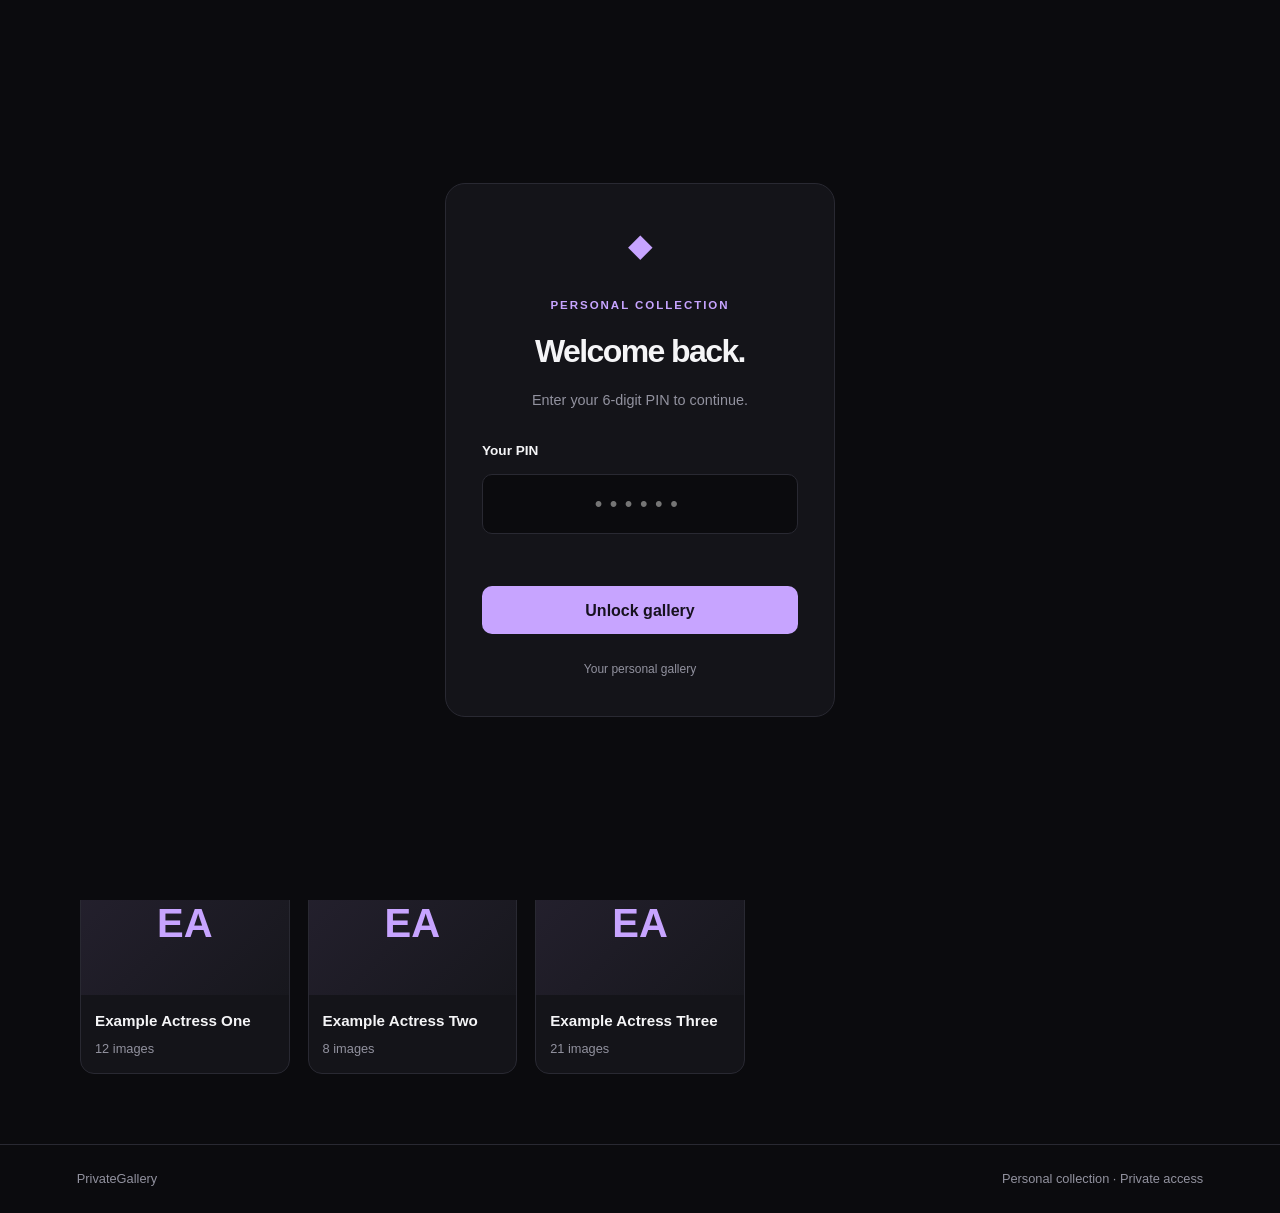
==== index.html @ d5b8b05f "webapp" ====
<!DOCTYPE html>
<html lang="en">

<head>
    <meta charset="UTF-8">
    <meta name="viewport" content="width=device-width, initial-scale=1.0">
    <meta name="referrer" content="no-referrer">
    <title>PrivateGallery</title>
    <link rel="stylesheet" href="css/style.css">
</head>

<body>
    <section id="pinScreen" class="pin-screen">
        <div class="pin-card">
            <div class="pin-logo">◆</div>
            <p class="eyebrow">PERSONAL COLLECTION</p>
            <h1>Welcome back.</h1>
            <p class="pin-description">Enter your 6-digit PIN to continue.</p>
            <form id="pinForm"> <label for="pinInput">Your PIN</label> <input id="pinInput" type="password"
                    inputmode="numeric" pattern="[0-9]{6}" maxlength="6" minlength="6" autocomplete="off"
                    placeholder="••••••" required>
                <p id="pinError" class="pin-error" role="alert"></p> <button type="submit" class="pin-submit">Unlock
                    gallery</button>
            </form>
            <p class="pin-note">Your personal gallery</p>
        </div>
    </section>
    <header class="site-header">
        <a class="brand" href="./">PrivateGallery</a>
        <span class="status" id="connectionStatus">Not connected</span>
    </header>

    <main class="container">
        <section class="welcome">
            <p class="eyebrow">YOUR PERSONAL COLLECTION</p>
            <h1>Your gallery.<br><span>Your private space.</span></h1>
            <p class="intro">
                A personal collection, organised alphabetically
                and designed for easy browsing.
            </p>
        </section>

        <section class="toolbar" aria-label="Gallery controls">
            <label class="search-box">
                <span aria-hidden="true">⌕</span>
                <input id="searchInput" type="search" placeholder="Search actresses..." autocomplete="off">
            </label>
        </section>

        <nav class="alphabet" id="alphabet" aria-label="Filter alphabetically">
            <button class="letter active" data-letter="ALL" type="button">All</button>
            <button class="letter" data-letter="A" type="button">A</button>
            <button class="letter" data-letter="B" type="button">B</button>
            <button class="letter" data-letter="C" type="button">C</button>
            <button class="letter" data-letter="D" type="button">D</button>
            <button class="letter" data-letter="E" type="button">E</button>
            <button class="letter" data-letter="F" type="button">F</button>
            <button class="letter" data-letter="G" type="button">G</button>
            <button class="letter" data-letter="H" type="button">H</button>
            <button class="letter" data-letter="I" type="button">I</button>
            <button class="letter" data-letter="J" type="button">J</button>
            <button class="letter" data-letter="K" type="button">K</button>
            <button class="letter" data-letter="L" type="button">L</button>
            <button class="letter" data-letter="M" type="button">M</button>
            <button class="letter" data-letter="N" type="button">N</button>
            <button class="letter" data-letter="O" type="button">O</button>
            <button class="letter" data-letter="P" type="button">P</button>
            <button class="letter" data-letter="Q" type="button">Q</button>
            <button class="letter" data-letter="R" type="button">R</button>
            <button class="letter" data-letter="S" type="button">S</button>
            <button class="letter" data-letter="T" type="button">T</button>
            <button class="letter" data-letter="U" type="button">U</button>
            <button class="letter" data-letter="V" type="button">V</button>
            <button class="letter" data-letter="W" type="button">W</button>
            <button class="letter" data-letter="X" type="button">X</button>
            <button class="letter" data-letter="Y" type="button">Y</button>
            <button class="letter" data-letter="Z" type="button">Z</button>
        </nav>

        <section class="collection">
            <div class="section-heading">
                <div>
                    <p class="eyebrow">THE COLLECTION</p>
                    <h2>Actresses</h2>
                </div>
                <span id="resultCount">0 entries</span>
            </div>

            <div id="actressGrid" class="actress-grid">
                <div class="empty-state">
                    <span class="empty-icon" aria-hidden="true">◇</span>
                    <h3>Your collection will appear here</h3>
                    <p>The gallery will populate after we connect your private catalogue.</p>
                </div>
            </div>
        </section>
    </main>

    <footer class="site-footer">
        <span>PrivateGallery</span>
        <span>Personal collection · Private access</span>
    </footer>

    <script src="js/api.js" defer></script>
    <script src="js/app.js" defer></script>
</body>

</html>
---- css/style.css ----
:root {
    color-scheme: dark;
    --background: #0b0b0e;
    --surface: #141419;
    --surface-hover: #1d1d25;
    --border: #292932;
    --text: #f5f5f7;
    --muted: #92929f;
    --accent: #c7a4ff;
    --accent-soft: rgba(199, 164, 255, 0.12);
}

* {
    box-sizing: border-box;
}

html {
    scroll-behavior: smooth;
}

body {
    margin: 0;
    background: var(--background);
    color: var(--text);
    font-family: Inter, -apple-system, BlinkMacSystemFont, "Segoe UI",
        sans-serif;
    line-height: 1.6;
}

button,
input {
    font: inherit;
}

button {
    cursor: pointer;
}

a {
    color: inherit;
    text-decoration: none;
}

.site-header {
    min-height: 76px;
    padding: 18px 6%;
    display: flex;
    justify-content: space-between;
    align-items: center;
    gap: 16px;
    border-bottom: 1px solid var(--border);
    background: rgba(11, 11, 14, 0.95);
}

.brand {
    font-size: 1.15rem;
    font-weight: 750;
    letter-spacing: -0.04em;
}

.brand::before {
    content: "◆";
    color: var(--accent);
    margin-right: 10px;
    font-size: 0.85rem;
}

.status {
    color: var(--muted);
    font-size: 0.8rem;
}

.container {
    width: min(1120px, 88%);
    margin: 0 auto;
}

.welcome {
    padding: 78px 0 48px;
}

.eyebrow {
    margin: 0 0 12px;
    color: var(--accent);
    font-size: 0.72rem;
    font-weight: 750;
    letter-spacing: 0.17em;
    text-transform: uppercase;
}

.welcome h1 {
    margin: 0;
    font-size: clamp(2.5rem, 7vw, 5rem);
    line-height: 1.08;
    letter-spacing: -0.065em;
}

.welcome h1 span {
    color: var(--muted);
}

.intro {
    max-width: 520px;
    margin: 22px 0 0;
    color: var(--muted);
    font-size: 1rem;
}

.toolbar {
    margin: 12px 0 22px;
}

.search-box {
    display: flex;
    align-items: center;
    gap: 12px;
    width: 100%;
    min-height: 52px;
    padding: 0 17px;
    background: var(--surface);
    border: 1px solid var(--border);
    border-radius: 12px;
}

.search-box > span {
    color: var(--muted);
    font-size: 1.5rem;
}

.search-box input {
    width: 100%;
    min-width: 0;
    padding: 13px 0;
    border: 0;
    outline: 0;
    color: var(--text);
    background: transparent;
}

.search-box:focus-within {
    border-color: var(--accent);
}

.alphabet {
    display: flex;
    flex-wrap: wrap;
    gap: 7px;
    padding: 18px 0 32px;
    border-bottom: 1px solid var(--border);
}

.letter {
    min-width: 38px;
    min-height: 38px;
    padding: 7px 10px;
    border: 1px solid transparent;
    border-radius: 9px;
    background: transparent;
    color: var(--muted);
}

.letter:hover {
    color: var(--text);
    background: var(--surface-hover);
}

.letter.active {
    color: var(--text);
    border-color: rgba(199, 164, 255, 0.3);
    background: var(--accent-soft);
}

.collection {
    padding: 38px 0 70px;
}

.section-heading {
    display: flex;
    justify-content: space-between;
    align-items: end;
    gap: 16px;
    margin-bottom: 25px;
}

.section-heading h2 {
    margin: 0;
    font-size: 1.9rem;
    letter-spacing: -0.045em;
}

.section-heading > span {
    color: var(--muted);
    font-size: 0.85rem;
}

.actress-grid {
    display: grid;
    grid-template-columns: repeat(auto-fill, minmax(190px, 1fr));
    gap: 18px;
}

.empty-state {
    grid-column: 1 / -1;
    padding: 58px 20px;
    text-align: center;
    background: var(--surface);
    border: 1px dashed var(--border);
    border-radius: 16px;
}

.empty-icon {
    color: var(--accent);
    font-size: 2.2rem;
}

.empty-state h3 {
    margin: 12px 0 6px;
    font-size: 1.1rem;
}

.empty-state p {
    margin: 0;
    color: var(--muted);
    font-size: 0.9rem;
}

.site-footer {
    display: flex;
    justify-content: space-between;
    flex-wrap: wrap;
    gap: 12px;
    padding: 24px 6%;
    border-top: 1px solid var(--border);
    color: var(--muted);
    font-size: 0.8rem;
}

@media (max-width: 600px) {
    .site-header {
        min-height: 64px;
        padding: 14px 5%;
    }

    .container {
        width: 90%;
    }

    .welcome {
        padding-top: 55px;
    }

    .alphabet {
        gap: 5px;
    }

    .letter {
        min-width: 35px;
        min-height: 40px;
        padding: 6px 8px;
    }

    .actress-grid {
        grid-template-columns: repeat(2, minmax(0, 1fr));
        gap: 12px;
    }

    .site-footer {
        padding: 22px 5%;
    }
}

.actress-card {
    overflow: hidden;
    background: var(--surface);
    border: 1px solid var(--border);
    border-radius: 14px;
}

.actress-preview {
    display: grid;
    min-height: 145px;
    place-items: center;
    background: linear-gradient(135deg, #25212f, #17171d);
    color: var(--accent);
    font-size: 2.5rem;
    font-weight: 700;
}

.actress-details {
    padding: 14px;
}

.actress-details h3 {
    margin: 0;
    font-size: 0.95rem;
    overflow-wrap: anywhere;
}

.actress-details p {
    margin: 5px 0 0;
    color: var(--muted);
    font-size: 0.8rem;
}

.pin-screen { position: fixed; inset: 0; z-index: 10000; display: grid; place-items: center; padding: 20px; background: #0b0b0e; } .pin-card { width: min(100%, 390px); padding: 36px; border: 1px solid var(--border); border-radius: 20px; background: var(--surface); text-align: center; } .pin-logo { margin-bottom: 24px; color: var(--accent); font-size: 2rem; } .pin-card h1 { margin: 0; font-size: 2rem; letter-spacing: -0.05em; } .pin-description { margin: 12px 0 28px; color: var(--muted); font-size: 0.9rem; } .pin-card form { display: grid; gap: 12px; text-align: left; } .pin-card label { font-size: 0.85rem; font-weight: 600; } .pin-card input { width: 100%; min-height: 54px; padding: 12px; border: 1px solid var(--border); border-radius: 10px; outline: none; background: #0b0b0e; color: var(--text); font-size: 1.35rem; letter-spacing: 0.35em; text-align: center; } .pin-card input:focus { border-color: var(--accent); } .pin-submit { min-height: 48px; margin-top: 8px; border: 0; border-radius: 10px; background: var(--accent); color: #17121f; font-weight: 750; } .pin-submit:hover { filter: brightness(1.08); } .pin-error { min-height: 20px; margin: 0; color: #ff8585; font-size: 0.82rem; } .pin-note { margin: 26px 0 0; color: var(--muted); font-size: 0.75rem; } @media (max-width: 420px) { .pin-card { padding: 26px 20px; } }

#pinScreen[hidden] {
    display: none !important;
}
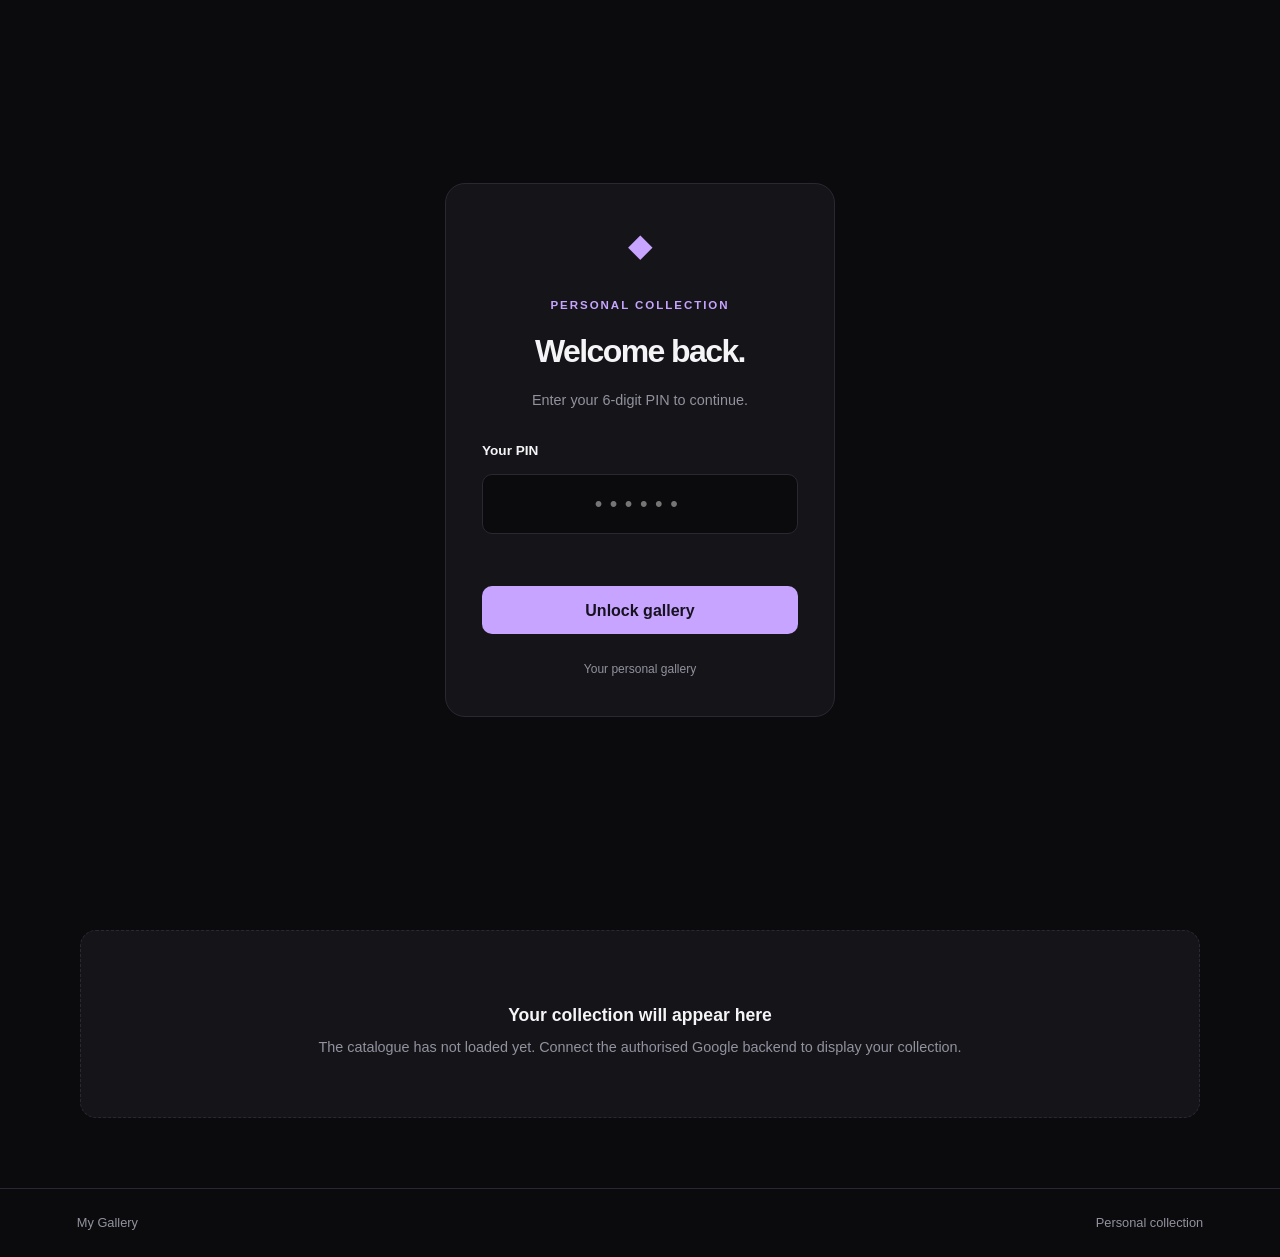
==== commit 0ee3f586: "Uploader function" ====
--- a/index.html
+++ b/index.html
@@ -5,7 +5,7 @@
     <meta charset="UTF-8">
     <meta name="viewport" content="width=device-width, initial-scale=1.0">
     <meta name="referrer" content="no-referrer">
-    <title>PrivateGallery</title>
+    <title>My Gallery</title>
     <link rel="stylesheet" href="css/style.css">
 </head>
 
@@ -26,11 +26,20 @@
         </div>
     </section>
     <header class="site-header">
-        <a class="brand" href="./">PrivateGallery</a>
-        <span class="status" id="connectionStatus">Not connected</span>
+        <a class="brand" href="./">My Gallery</a>
+        <div class="header-actions">
+            <span class="status" id="connectionStatus">Not connected</span>
+            <button type="button" id="themeToggle" class="theme-toggle" aria-label="Switch to light mode" title="Switch theme">☀️ Light</button>
+        </div>
     </header>
 
+    <nav class="main-tabs" aria-label="Main sections">
+        <button type="button" class="main-tab active" data-tab="gallery" aria-selected="true">Main Gallery</button>
+        <button type="button" class="main-tab" data-tab="uploader" aria-selected="false">Uploader</button>
+    </nav>
+
     <main class="container">
+      <section id="galleryTab" class="tab-panel active" data-panel="gallery">
         <section class="welcome">
             <p class="eyebrow">YOUR PERSONAL COLLECTION</p>
             <h1>Your gallery.<br><span>Your private space.</span></h1>
@@ -40,6 +49,47 @@
             </p>
         </section>
 
+      </section>
+
+      <section id="uploaderTab" class="tab-panel" data-panel="uploader" hidden>
+        <section class="upload-panel" aria-labelledby="uploadTitle">
+            <div class="upload-panel-heading">
+                <div>
+                    <p class="eyebrow">COLLECTION MANAGEMENT</p>
+                    <h2 id="uploadTitle">Upload images</h2>
+                    <p class="upload-help">Choose an actress and select already-encrypted .enc files. Upload stays disabled until secure Google access is configured.</p>
+                </div>
+                <span class="upload-badge">PG02</span>
+            </div>
+            <form id="uploadForm" class="upload-form">
+                <label for="uploadActress">Actress</label>
+                <div class="upload-actress-row">
+                    <select id="uploadActress" name="actressId" required>
+                        <option value="">Load catalogue to choose an actress</option>
+                    </select>
+                    <button type="button" id="toggleNewActress" class="secondary-button">Add new actress</button>
+                </div>
+                <div id="newActressFields" class="new-actress-fields" hidden>
+                    <label for="newActressName">New actress name</label>
+                    <input id="newActressName" name="newActressName" type="text" maxlength="120" autocomplete="off" placeholder="Enter actress name">
+                </div>
+                <label for="encryptedFiles">Encrypted files (.enc)</label>
+                <input id="encryptedFiles" name="encryptedFiles" type="file" accept=".enc,application/octet-stream" multiple required>
+                <p class="field-help">Select encrypted files only. For large collections, uploads must be batched and resumable.</p>
+                <div class="upload-actions">
+                    <button type="submit" id="uploadSubmit" class="primary-button">Upload selected files</button>
+                    <button type="button" id="clearUpload" class="secondary-button">Clear selection</button>
+                </div>
+                <div id="uploadProgressWrap" class="upload-progress-wrap" hidden>
+                    <div class="upload-progress-meta"><span id="uploadStatus">Not started</span><span id="uploadPercent">0%</span></div>
+                    <progress id="uploadProgress" max="100" value="0"></progress>
+                </div>
+                <p id="uploadMessage" class="upload-message" role="status" aria-live="polite"></p>
+            </form>
+        </section>
+      </section>
+
+      <section id="galleryControls" class="tab-panel active" data-panel="gallery">
         <section class="toolbar" aria-label="Gallery controls">
             <label class="search-box">
                 <span aria-hidden="true">⌕</span>
@@ -94,11 +144,12 @@
                 </div>
             </div>
         </section>
+      </section>
     </main>
 
     <footer class="site-footer">
-        <span>PrivateGallery</span>
-        <span>Personal collection · Private access</span>
+        <span>My Gallery</span>
+        <span>Personal collection</span>
     </footer>
 
     <script src="js/api.js" defer></script>
--- a/css/style.css
+++ b/css/style.css
@@ -306,4 +306,52 @@
 
 #pinScreen[hidden] {
     display: none !important;
-}+}
+
+/* Encrypted upload panel */
+.upload-panel { margin: 8px 0 34px; padding: 24px; background: var(--surface); border: 1px solid var(--border); border-radius: 16px; }
+.upload-panel-heading { display: flex; justify-content: space-between; align-items: flex-start; gap: 18px; margin-bottom: 22px; }
+.upload-panel-heading h2 { margin: 0; font-size: 1.45rem; letter-spacing: -0.04em; }
+.upload-help, .field-help { margin: 8px 0 0; color: var(--muted); font-size: .88rem; }
+.upload-badge { padding: 5px 10px; border: 1px solid rgba(199,164,255,.3); border-radius: 8px; color: var(--accent); font-size: .78rem; font-weight: 700; }
+.upload-form { display: grid; gap: 10px; }
+.upload-form label { margin-top: 8px; font-size: .88rem; font-weight: 650; }
+.upload-form select, .upload-form input[type="text"], .upload-form input[type="file"] { width: 100%; min-width: 0; padding: 12px; color: var(--text); background: #0b0b0e; border: 1px solid var(--border); border-radius: 10px; }
+.upload-actress-row, .upload-actions { display: flex; gap: 10px; align-items: center; }
+.upload-actress-row select { flex: 1; }
+.primary-button, .secondary-button { min-height: 44px; padding: 10px 15px; border-radius: 10px; font-weight: 700; }
+.primary-button { border: 0; background: var(--accent); color: #17121f; }
+.secondary-button { border: 1px solid var(--border); background: var(--surface-hover); color: var(--text); }
+.primary-button:disabled, .secondary-button:disabled { opacity: .55; cursor: not-allowed; }
+.new-actress-fields { display: grid; gap: 8px; margin: 6px 0; }
+.upload-progress-wrap { margin-top: 10px; }
+.upload-progress-meta { display: flex; justify-content: space-between; gap: 12px; margin-bottom: 8px; color: var(--muted); font-size: .85rem; }
+.upload-progress-wrap progress { width: 100%; height: 12px; }
+.upload-message { min-height: 1.3em; margin: 4px 0 0; font-size: .9rem; }
+.upload-message.error { color: #ff8585; }
+.upload-message.success { color: #9de5b2; }
+@media (max-width: 600px) { .upload-panel { padding: 18px; } .upload-actress-row, .upload-actions { align-items: stretch; flex-direction: column; } .upload-actress-row select, .upload-actress-row button { width: 100%; } }
+
+
+/* Main tabs and theme toggle */
+.header-actions { display: flex; align-items: center; gap: 14px; }
+.theme-toggle { min-height: 38px; padding: 7px 12px; border: 1px solid var(--border); border-radius: 10px; background: var(--surface); color: var(--text); font-weight: 650; white-space: nowrap; }
+.main-tabs { width: min(1120px, 88%); margin: 26px auto 0; display: flex; gap: 8px; border-bottom: 1px solid var(--border); }
+.main-tab { padding: 12px 18px; border: 0; border-bottom: 2px solid transparent; background: transparent; color: var(--muted); font: inherit; font-weight: 700; }
+.main-tab.active { color: var(--text); border-bottom-color: var(--accent); }
+.tab-panel[hidden] { display: none !important; }
+.tab-panel { display: block; }
+:root[data-theme="light"] { color-scheme: light; --background: #f6f7fb; --surface: #ffffff; --surface-hover: #eef0f7; --border: #dfe2eb; --text: #20212a; --muted: #656879; --accent: #6941c6; --accent-soft: rgba(105, 65, 198, 0.10); }
+:root[data-theme="light"] .site-header { background: rgba(246, 247, 251, .96); }
+:root[data-theme="light"] .actress-preview { background: linear-gradient(135deg, #ece7f7, #f5f3fa); }
+:root[data-theme="light"] .pin-screen { background: #f6f7fb; }
+:root[data-theme="light"] .pin-card input,
+:root[data-theme="light"] .upload-form select,
+:root[data-theme="light"] .upload-form input[type="text"],
+:root[data-theme="light"] .upload-form input[type="file"] { background: #fff; color: var(--text); }
+@media (max-width: 600px) {
+  .main-tabs { width: 90%; }
+  .header-actions { gap: 8px; flex-wrap: wrap; justify-content: flex-end; }
+  .status { font-size: .72rem; }
+  .theme-toggle { padding: 6px 9px; font-size: .8rem; }
+}
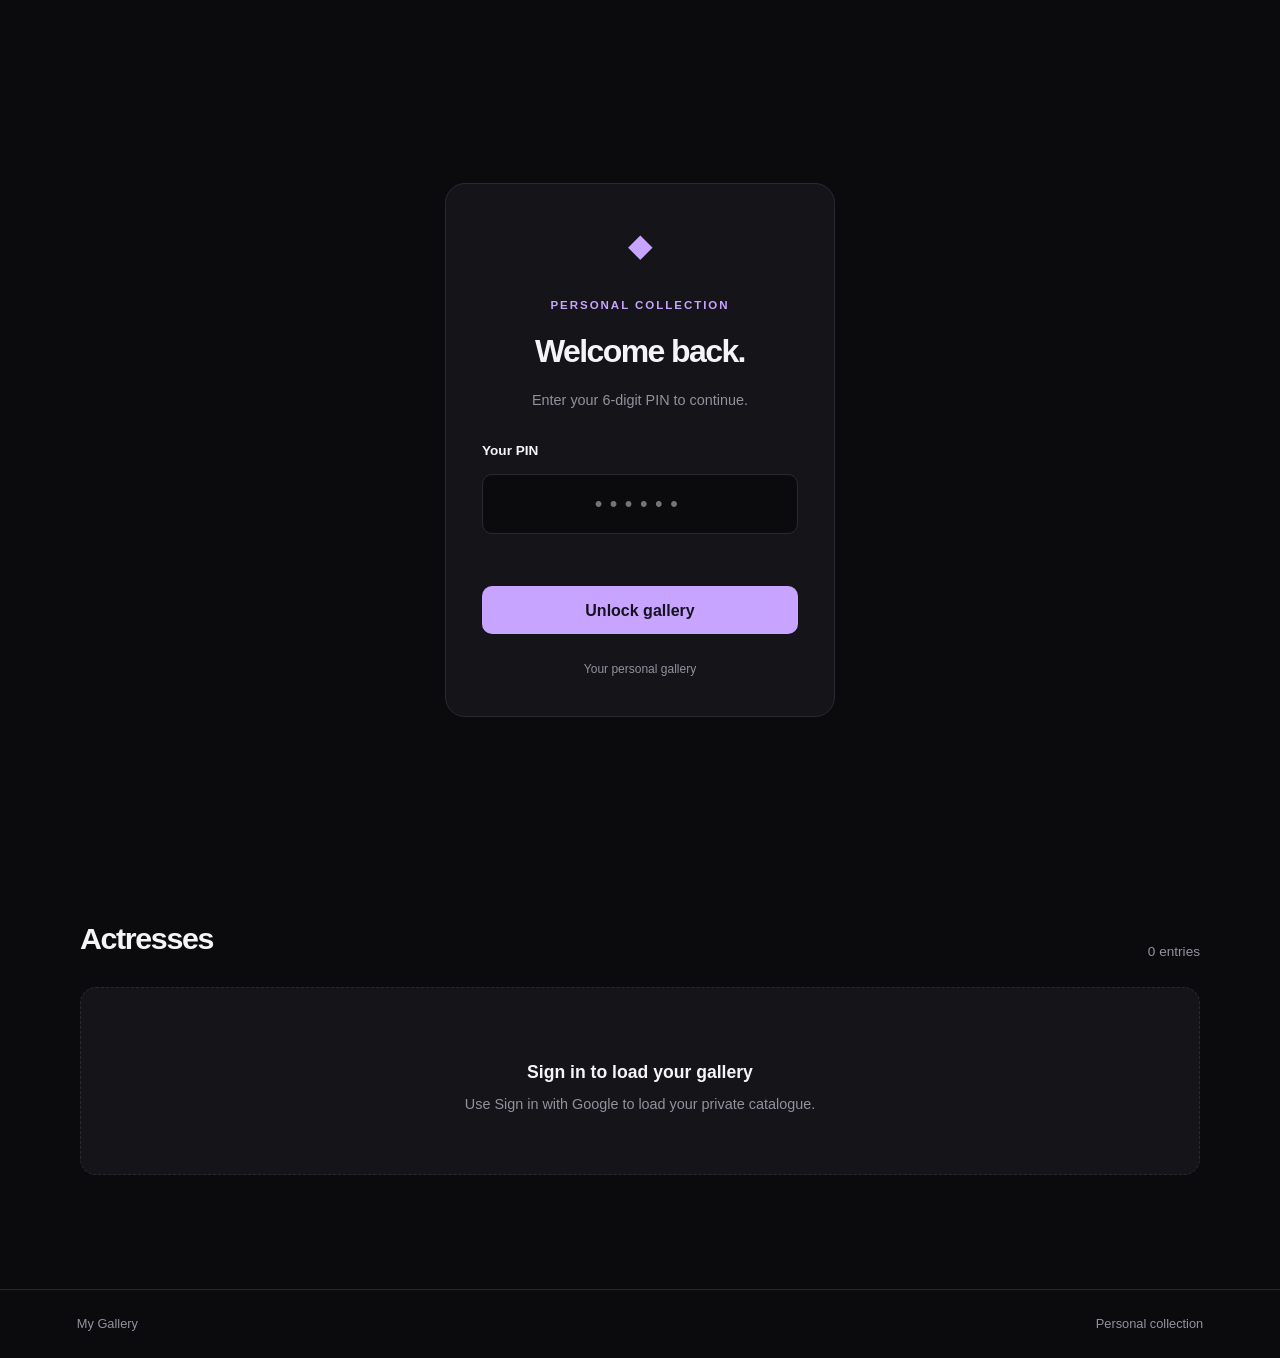
==== commit ac38ecbb: "functionality update" ====
--- a/index.html
+++ b/index.html
@@ -28,7 +28,8 @@
     <header class="site-header">
         <a class="brand" href="./">My Gallery</a>
         <div class="header-actions">
-            <span class="status" id="connectionStatus">Not connected</span>
+            <span class="status" id="connectionStatus">Sign in required</span>
+            <button type="button" id="googleSignInButton" class="theme-toggle">Sign in with Google</button>
             <button type="button" id="themeToggle" class="theme-toggle" aria-label="Switch to light mode" title="Switch theme">☀️ Light</button>
         </div>
     </header>
@@ -57,7 +58,7 @@
                 <div>
                     <p class="eyebrow">COLLECTION MANAGEMENT</p>
                     <h2 id="uploadTitle">Upload images</h2>
-                    <p class="upload-help">Choose an actress and select already-encrypted .enc files. Upload stays disabled until secure Google access is configured.</p>
+                    <p class="upload-help">Sign in with your Google account, choose an actress, and upload already-encrypted .enc files to your configured Drive folder. Files are stored with random filenames.</p>
                 </div>
                 <span class="upload-badge">PG02</span>
             </div>
@@ -97,6 +98,26 @@
             </label>
         </section>
 
+        <div class="gallery-toolbar-extra" id="galleryToolbarExtra">
+            <label class="visually-hidden" for="sortSelect">Sort actresses</label>
+            <select id="sortSelect" aria-label="Sort actresses">
+                <option value="most">Most Images</option>
+                <option value="least">Least Images</option>
+                <option value="az">A–Z</option>
+                <option value="za">Z–A</option>
+                <option value="recent">Recently Added</option>
+            </select>
+            <span class="pager-info" id="sortHint">24 actress cards per page</span>
+        </div>
+        <section id="actressDetail" hidden>
+            <div class="detail-heading">
+                <button type="button" class="back-button" id="backToActresses">← All actresses</button>
+                <div><h2 id="detailActressName">Actress</h2><p class="detail-subtitle" id="detailActressCount"></p></div>
+            </div>
+            <div class="gallery-message" id="detailMessage" role="status">Select an actress to load photos.</div>
+            <div id="photoGrid" class="photo-grid"></div>
+            <nav id="photoPager" class="pager" aria-label="Photo pages"></nav>
+        </section>
         <nav class="alphabet" id="alphabet" aria-label="Filter alphabetically">
             <button class="letter active" data-letter="ALL" type="button">All</button>
             <button class="letter" data-letter="A" type="button">A</button>
@@ -143,9 +164,17 @@
                     <p>The gallery will populate after we connect your private catalogue.</p>
                 </div>
             </div>
+            <nav id="actressPager" class="pager" aria-label="Actress pages"></nav>
         </section>
       </section>
     </main>
+    <div id="imageViewer" class="image-viewer" role="dialog" aria-modal="true" aria-label="Image viewer" hidden>
+        <button type="button" class="viewer-close" id="viewerClose" aria-label="Close image viewer">✕</button>
+        <button type="button" class="viewer-nav viewer-prev" id="viewerPrev" aria-label="Previous image">‹</button>
+        <img id="viewerImage" alt="Selected gallery image">
+        <button type="button" class="viewer-nav viewer-next" id="viewerNext" aria-label="Next image">›</button>
+        <div class="viewer-caption" id="viewerCaption"></div>
+    </div>
 
     <footer class="site-footer">
         <span>My Gallery</span>
--- a/css/style.css
+++ b/css/style.css
@@ -355,3 +355,37 @@
   .status { font-size: .72rem; }
   .theme-toggle { padding: 6px 9px; font-size: .8rem; }
 }
+
+/* Gallery browsing, sorting, pagination and image viewer */
+.gallery-toolbar-extra{display:flex;gap:10px;align-items:center;flex-wrap:wrap;margin:12px 0 18px}
+.gallery-toolbar-extra select,.gallery-toolbar-extra button,.pager button,.back-button,.viewer-close,.viewer-nav{border:1px solid var(--line);border-radius:10px;padding:10px 13px;background:var(--panel);color:var(--text);font:inherit;cursor:pointer}
+.gallery-toolbar-extra select{min-width:170px;max-width:100%}
+.pager{display:flex;gap:7px;justify-content:center;align-items:center;flex-wrap:wrap;margin:22px 0}
+.pager button.active{background:var(--accent);color:#fff;border-color:var(--accent)}
+.pager button:disabled{opacity:.4;cursor:not-allowed}
+.pager .pager-info{color:var(--muted);font-size:.9rem;margin:0 8px}
+.actress-card{cursor:pointer;overflow:hidden;transition:transform .18s ease,border-color .18s ease}
+.actress-card:hover{transform:translateY(-3px)}
+.actress-preview{position:relative;overflow:hidden;display:flex;align-items:center;justify-content:center}
+.actress-preview img,.photo-tile img{width:100%;height:100%;object-fit:cover;display:block}
+.actress-preview .cover-placeholder{font-size:1.6rem;letter-spacing:.08em}
+.actress-preview .cover-loading{font-size:.82rem;color:var(--muted)}
+.detail-heading{display:flex;gap:12px;align-items:center;flex-wrap:wrap;margin:12px 0 18px}
+.detail-heading h2{margin:0}
+.detail-subtitle{color:var(--muted);margin:5px 0 0}
+.photo-grid{display:grid;grid-template-columns:repeat(5,minmax(0,1fr));gap:12px}
+.photo-tile{aspect-ratio:3/4;min-width:0;border:1px solid var(--line);border-radius:12px;overflow:hidden;background:var(--panel);padding:0;cursor:pointer;position:relative}
+.photo-tile img{transition:transform .2s ease}
+.photo-tile:hover img{transform:scale(1.025)}
+.photo-tile .photo-placeholder{display:flex;width:100%;height:100%;align-items:center;justify-content:center;color:var(--muted);font-size:.85rem;padding:8px;text-align:center}
+.gallery-message{padding:16px;border:1px solid var(--line);border-radius:12px;color:var(--muted);margin:12px 0;overflow-wrap:anywhere}
+.image-viewer{position:fixed;inset:0;z-index:1000;background:rgba(0,0,0,.92);display:flex;align-items:center;justify-content:center;padding:60px 64px 24px}
+.image-viewer[hidden]{display:none}
+.image-viewer img{max-width:100%;max-height:100%;object-fit:contain}
+.viewer-close{position:absolute;top:14px;right:14px;font-size:1.1rem;background:#202838}
+.viewer-nav{position:absolute;top:50%;transform:translateY(-50%);font-size:1.5rem;background:#202838;padding:12px 16px}
+.viewer-prev{left:12px}.viewer-next{right:12px}
+.viewer-caption{position:absolute;bottom:12px;left:15%;right:15%;text-align:center;color:#fff;font-size:.9rem}
+@media(max-width:900px){.photo-grid{grid-template-columns:repeat(4,minmax(0,1fr))}}
+@media(max-width:620px){.photo-grid{grid-template-columns:repeat(3,minmax(0,1fr));gap:7px}.gallery-toolbar-extra{align-items:stretch}.gallery-toolbar-extra select{flex:1}.image-viewer{padding:60px 44px 38px}.viewer-prev{left:3px}.viewer-next{right:3px}.viewer-nav{padding:9px 11px}}
+@media(max-width:420px){.photo-grid{grid-template-columns:repeat(2,minmax(0,1fr))}.pager{gap:5px}.pager button{padding:8px 10px}}
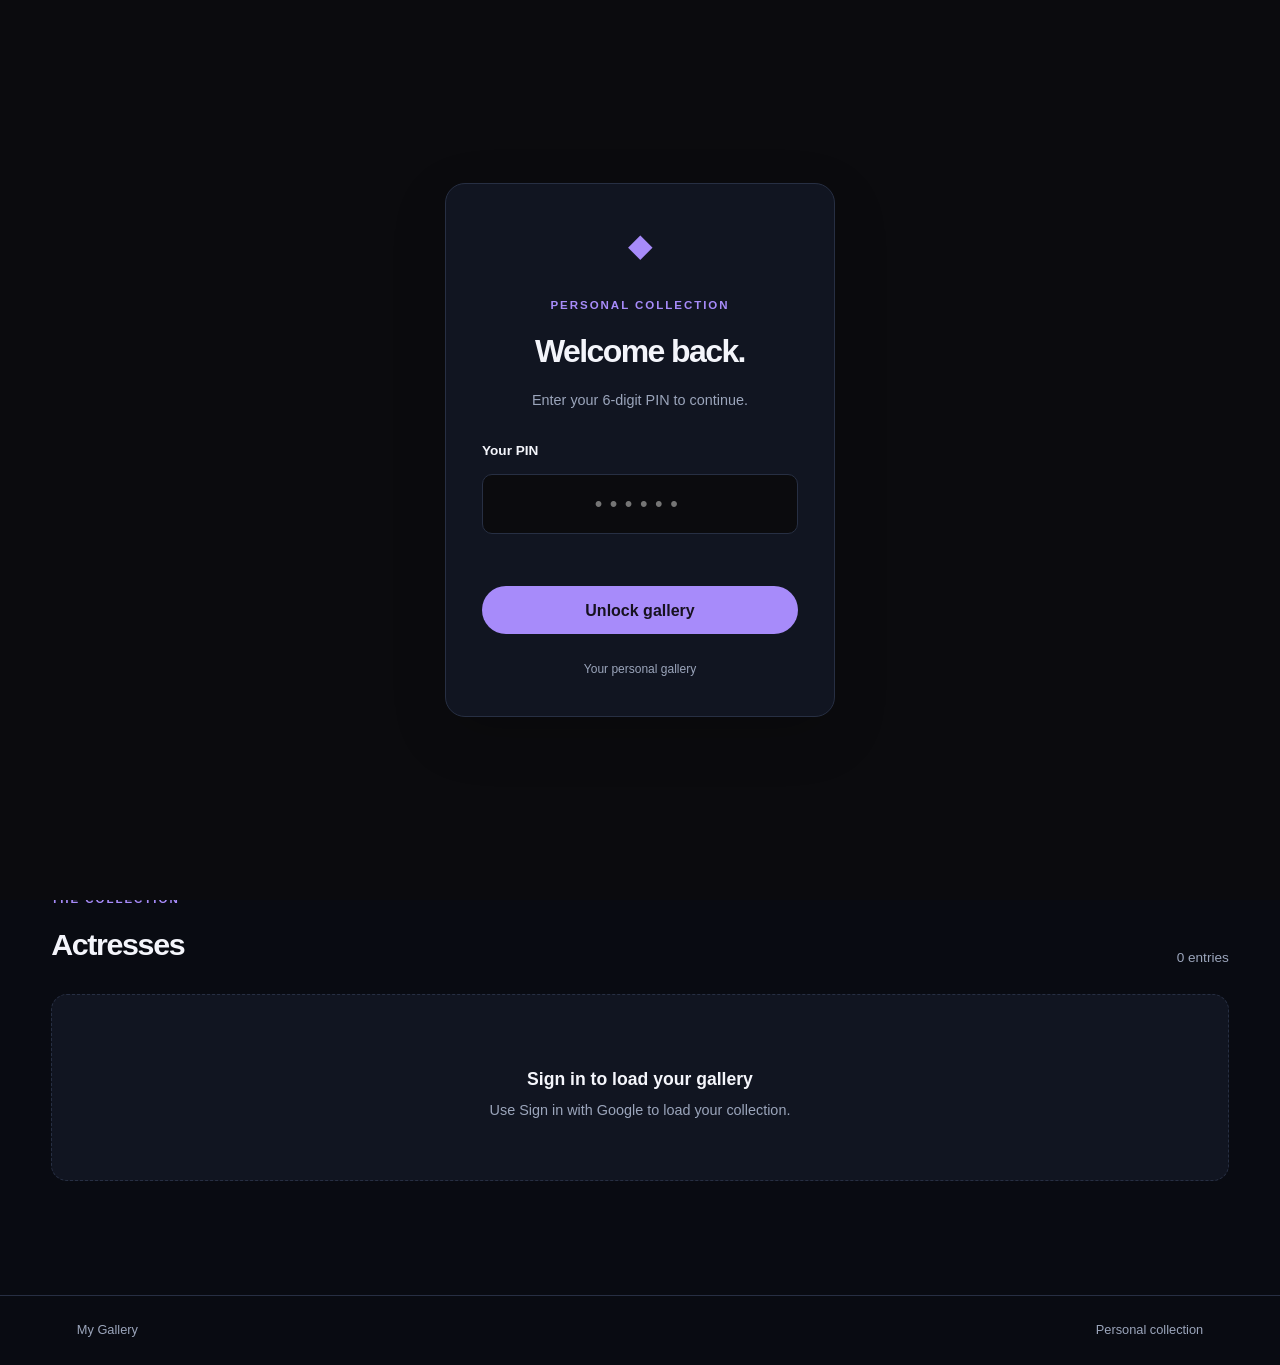
==== commit 7b4bd0d4: "refresh new Design" ====
--- a/index.html
+++ b/index.html
@@ -31,6 +31,7 @@
             <span class="status" id="connectionStatus">Sign in required</span>
             <button type="button" id="googleSignInButton" class="theme-toggle">Sign in with Google</button>
             <button type="button" id="themeToggle" class="theme-toggle" aria-label="Switch to light mode" title="Switch theme">☀️ Light</button>
+            <button type="button" id="lockGalleryButton" class="theme-toggle">Lock Gallery</button>
         </div>
     </header>
 
@@ -43,7 +44,7 @@
       <section id="galleryTab" class="tab-panel active" data-panel="gallery">
         <section class="welcome">
             <p class="eyebrow">YOUR PERSONAL COLLECTION</p>
-            <h1>Your gallery.<br><span>Your private space.</span></h1>
+            <h1>Your gallery.<br><span>Your collection.</span></h1>
             <p class="intro">
                 A personal collection, organised alphabetically
                 and designed for easy browsing.
@@ -103,11 +104,14 @@
             <select id="sortSelect" aria-label="Sort actresses">
                 <option value="most">Most Images</option>
                 <option value="least">Least Images</option>
+                <option value="viewed">Most Viewed</option>
+                <option value="favorites">Favourite Actresses</option>
                 <option value="az">A–Z</option>
                 <option value="za">Z–A</option>
                 <option value="recent">Recently Added</option>
             </select>
-            <span class="pager-info" id="sortHint">24 actress cards per page</span>
+            <button type="button" id="refreshGalleryButton" class="secondary-button">↻ Refresh Gallery</button>
+            <span class="pager-info" id="lastSynced">Not synced yet</span>
         </div>
         <section id="actressDetail" hidden>
             <div class="detail-heading">
@@ -161,7 +165,7 @@
                 <div class="empty-state">
                     <span class="empty-icon" aria-hidden="true">◇</span>
                     <h3>Your collection will appear here</h3>
-                    <p>The gallery will populate after we connect your private catalogue.</p>
+                    <p>Your gallery will appear here after you connect Google.</p>
                 </div>
             </div>
             <nav id="actressPager" class="pager" aria-label="Actress pages"></nav>
--- a/css/style.css
+++ b/css/style.css
@@ -389,3 +389,171 @@
 @media(max-width:900px){.photo-grid{grid-template-columns:repeat(4,minmax(0,1fr))}}
 @media(max-width:620px){.photo-grid{grid-template-columns:repeat(3,minmax(0,1fr));gap:7px}.gallery-toolbar-extra{align-items:stretch}.gallery-toolbar-extra select{flex:1}.image-viewer{padding:60px 44px 38px}.viewer-prev{left:3px}.viewer-next{right:3px}.viewer-nav{padding:9px 11px}}
 @media(max-width:420px){.photo-grid{grid-template-columns:repeat(2,minmax(0,1fr))}.pager{gap:5px}.pager button{padding:8px 10px}}
+
+/* ===== Gallery visual polish: consistent covers, refined controls, responsive layout ===== */
+:root {
+  --background: #090b12;
+  --surface: #111521;
+  --surface-hover: #191f2e;
+  --border: #272f43;
+  --text: #f4f5fb;
+  --muted: #9ba5bb;
+  --accent: #a78bfa;
+  --accent-soft: rgba(167, 139, 250, .14);
+  --panel: #111521;
+  --line: #272f43;
+}
+:root[data-theme="light"] {
+  color-scheme: light;
+  --background: #f4f5fb;
+  --surface: #ffffff;
+  --surface-hover: #eef0fa;
+  --border: #e0e3ef;
+  --text: #20243a;
+  --muted: #6d748b;
+  --accent: #7252d5;
+  --accent-soft: rgba(114, 82, 213, .10);
+  --panel: #ffffff;
+  --line: #e0e3ef;
+}
+body {
+  background: radial-gradient(ellipse at 12% 0%, rgba(124, 91, 220, .10), transparent 38%), var(--background);
+  transition: background-color .25s ease, color .25s ease;
+}
+.site-header {
+  position: sticky; top: 0; z-index: 50;
+  backdrop-filter: blur(16px);
+  background: color-mix(in srgb, var(--background) 88%, transparent);
+  box-shadow: 0 1px 0 var(--border);
+}
+.brand { letter-spacing: -.045em; }
+.container { width: min(1240px, 92%); }
+.welcome { padding-top: clamp(38px, 6vw, 76px); }
+.welcome h1 { text-wrap: balance; }
+input, select, textarea {
+  border: 1px solid var(--border);
+  border-radius: 14px;
+  background: var(--surface);
+  color: var(--text);
+  transition: border-color .18s ease, box-shadow .18s ease, background .18s ease;
+}
+input:focus, select:focus, textarea:focus {
+  outline: none; border-color: var(--accent);
+  box-shadow: 0 0 0 3px var(--accent-soft);
+}
+button, .letter, .main-tab, .theme-toggle, .primary-button, .secondary-button,
+.gallery-toolbar-extra button, .gallery-toolbar-extra select, .pager button,
+.back-button, .viewer-close, .viewer-nav, .pin-submit {
+  border-radius: 999px;
+  transition: transform .18s ease, background-color .18s ease, border-color .18s ease,
+    box-shadow .18s ease, filter .18s ease;
+}
+button:hover:not(:disabled), .letter:hover, .main-tab:hover, .theme-toggle:hover,
+.gallery-toolbar-extra button:hover, .pager button:hover:not(:disabled),
+.back-button:hover, .viewer-close:hover, .viewer-nav:hover, .primary-button:hover,
+.secondary-button:hover {
+  transform: translateY(-1px);
+  box-shadow: 0 6px 18px rgba(0,0,0,.12);
+}
+button:active:not(:disabled) { transform: translateY(0) scale(.985); }
+.actress-grid {
+  grid-template-columns: repeat( auto-fill, minmax(min(100%, 205px), 1fr) );
+  gap: clamp(12px, 1.8vw, 20px);
+}
+.actress-card {
+  min-width: 0;
+  border-radius: 18px;
+  border-color: var(--border);
+  background: var(--surface);
+  box-shadow: 0 5px 20px rgba(0,0,0,.08);
+  transition: transform .22s ease, border-color .22s ease, box-shadow .22s ease;
+}
+.actress-card:hover {
+  transform: translateY(-5px);
+  border-color: color-mix(in srgb, var(--accent) 65%, var(--border));
+  box-shadow: 0 14px 34px rgba(0,0,0,.18);
+}
+/* Fixed 4:5 cover area keeps every actress card aligned regardless of source-photo shape. */
+.actress-preview {
+  width: 100%; height: auto; min-height: 0; aspect-ratio: 4 / 5;
+  background: linear-gradient(135deg, #29233e, #171a27);
+  isolation: isolate;
+}
+.actress-preview img {
+  width: 100%; height: 100%; aspect-ratio: 4 / 5;
+  object-fit: cover; object-position: center 25%;
+  transition: transform .45s cubic-bezier(.2,.7,.2,1), filter .3s ease;
+}
+.actress-card:hover .actress-preview img { transform: scale(1.045); filter: saturate(1.05); }
+.actress-details { padding: 13px 14px 15px; }
+.actress-details h3 { font-size: .96rem; line-height: 1.35; }
+.actress-details p {
+  display: inline-flex; align-items: center; gap: 5px;
+  margin-top: 9px; padding: 4px 9px; border-radius: 999px;
+  background: var(--accent-soft); color: var(--accent);
+  font-size: .74rem; font-weight: 700;
+}
+.letter {
+  border: 1px solid transparent; border-radius: 999px;
+}
+.letter.active, .letter[aria-pressed="true"] {
+  background: var(--accent-soft); border-color: color-mix(in srgb, var(--accent) 42%, transparent); color: var(--accent);
+}
+.gallery-toolbar-extra { gap: 9px; }
+.gallery-toolbar-extra select, .gallery-toolbar-extra button, .pager button,
+.back-button, .viewer-close, .viewer-nav {
+  border-color: var(--border); background: var(--surface); border-radius: 999px;
+}
+.pager button.active { background: var(--accent); color: #fff; border-color: var(--accent); box-shadow: 0 4px 14px var(--accent-soft); }
+.photo-grid { gap: clamp(8px, 1.5vw, 15px); }
+.photo-tile { aspect-ratio: 4 / 5; border-radius: 15px; border-color: var(--border); background: var(--surface); }
+.photo-tile img { object-fit: cover; transition: transform .35s ease, filter .25s ease; }
+.photo-tile:hover img { transform: scale(1.045); filter: saturate(1.06); }
+.image-viewer { backdrop-filter: blur(12px); background: rgba(5,7,13,.94); }
+.viewer-close, .viewer-nav { border-color: rgba(255,255,255,.18); background: rgba(28,32,48,.92); color: white; }
+.pin-card, .upload-panel { box-shadow: 0 18px 55px rgba(0,0,0,.16); }
+:root[data-theme="light"] .site-header { background: rgba(255,255,255,.88); }
+:root[data-theme="light"] .actress-card { box-shadow: 0 5px 20px rgba(28,34,60,.06); }
+:root[data-theme="light"] .actress-card:hover { box-shadow: 0 14px 34px rgba(28,34,60,.12); }
+@media (max-width: 600px) {
+  .container { width: 92%; }
+  .welcome { padding-bottom: 30px; }
+  .actress-grid { grid-template-columns: repeat(2, minmax(0, 1fr)); gap: 11px; }
+  .actress-card { border-radius: 14px; }
+  .actress-details { padding: 10px; }
+  .actress-details h3 { font-size: .84rem; }
+  .actress-details p { font-size: .68rem; padding: 4px 7px; }
+  .photo-grid { grid-template-columns: repeat(2, minmax(0, 1fr)); gap: 9px; }
+  .gallery-toolbar-extra select { min-width: 0; }
+  .pager { gap: 6px; }
+  .pager button { padding: 8px 11px; }
+}
+@media (prefers-reduced-motion: reduce) {
+  *, *::before, *::after { scroll-behavior: auto !important; transition-duration: .01ms !important; animation-duration: .01ms !important; }
+}
+
+
+/* Gallery refresh and favourites */
+.favorite-toggle {
+  position: absolute; z-index: 3; top: 10px; right: 10px; width: 38px; height: 38px;
+  border: 1px solid rgba(255,255,255,.22); border-radius: 50%; background: rgba(22,24,44,.82);
+  color: #ffd166; font-size: 1.35rem; line-height: 1; cursor: pointer; backdrop-filter: blur(8px);
+  box-shadow: 0 5px 18px rgba(0,0,0,.18); transition: transform .18s ease, background .18s ease;
+}
+.favorite-toggle:hover { transform: scale(1.08); background: rgba(90,72,150,.94); }
+.actress-card { position: relative; }
+.photo-card-wrap { position: relative; min-width: 0; aspect-ratio: 4 / 5; }
+.photo-card-wrap .photo-tile { width: 100%; height: 100%; }
+.photo-favorite-toggle { top: 8px; right: 8px; }
+#refreshGalleryButton { white-space: nowrap; }
+#lastSynced { align-self: center; }
+@media (max-width: 640px) {
+  .header-actions { flex-wrap: wrap; justify-content: flex-end; gap: .45rem; }
+  .header-actions .theme-toggle { font-size: .78rem; padding: .55rem .7rem; }
+  .gallery-toolbar-extra { flex-wrap: wrap; gap: .55rem; }
+  #refreshGalleryButton { flex: 1 1 auto; }
+  #lastSynced { flex: 1 1 100%; }
+  .photo-grid { grid-template-columns: repeat(2, minmax(0, 1fr)); gap: .65rem; }
+  .photo-tile { aspect-ratio: 4 / 5; }
+  .favorite-toggle { width: 34px; height: 34px; }
+}
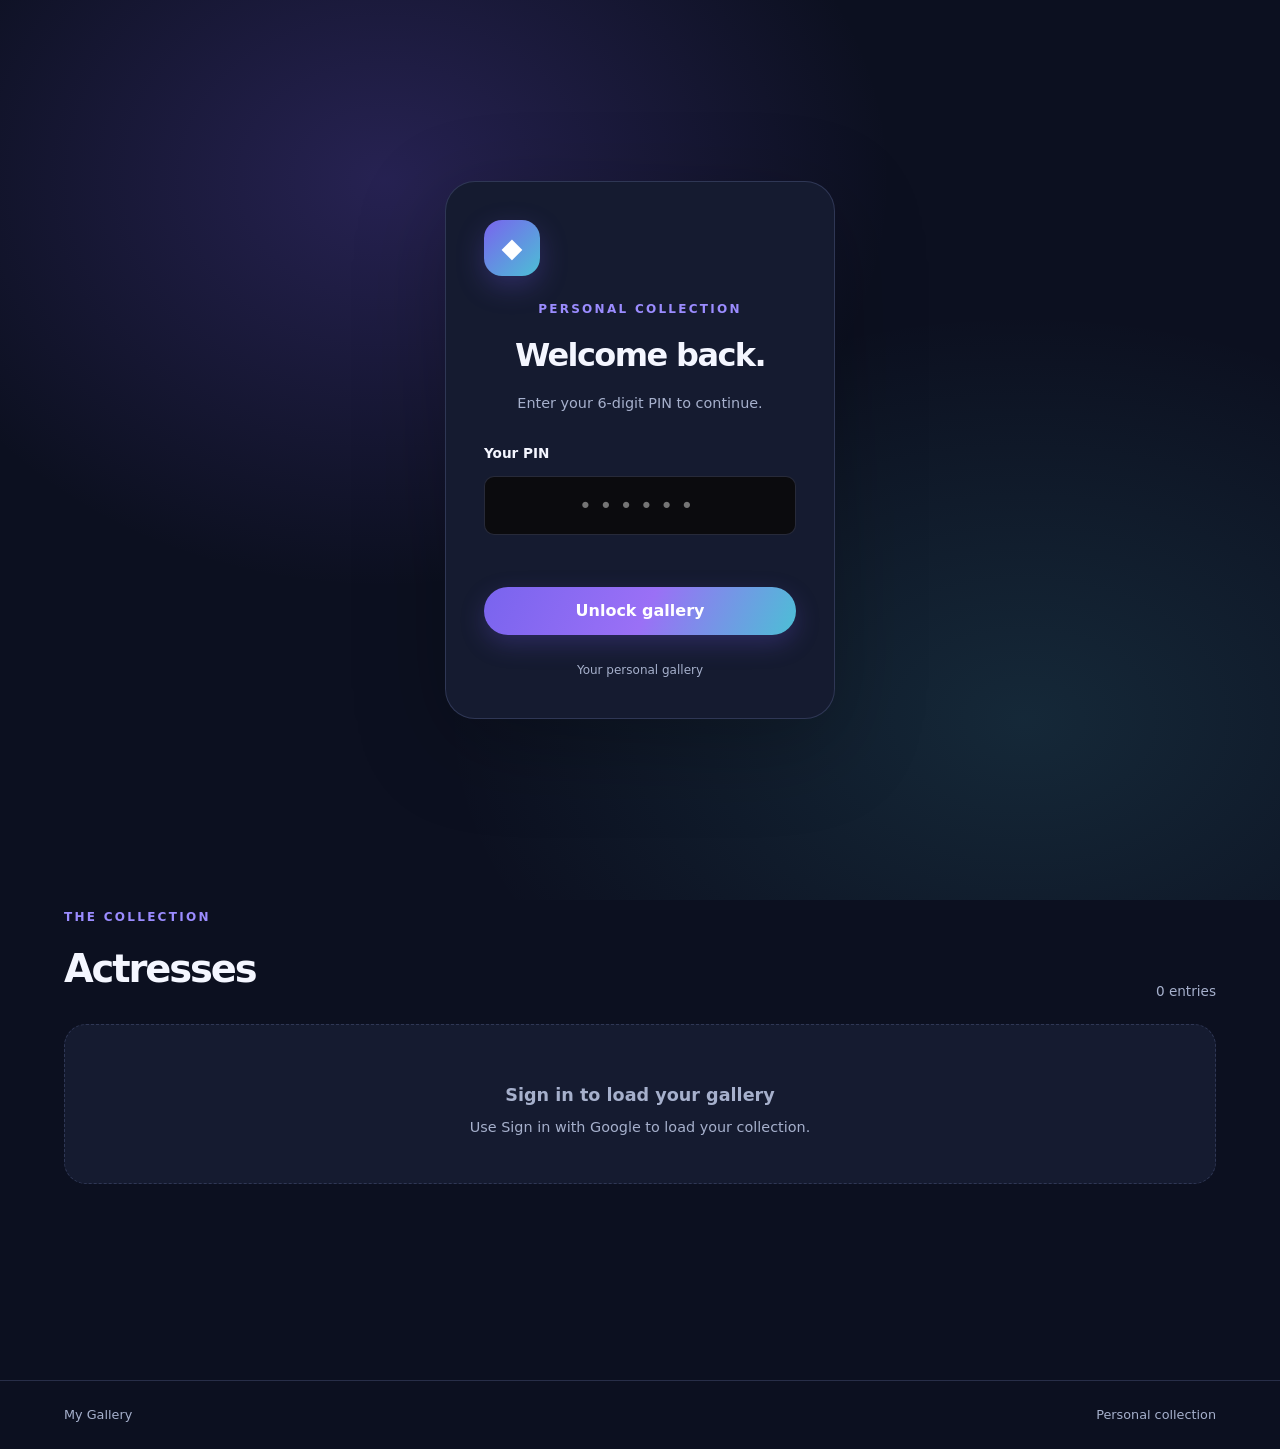
==== commit 2d0c3447: "studio update" ====
--- a/index.html
+++ b/index.html
@@ -26,7 +26,7 @@
         </div>
     </section>
     <header class="site-header">
-        <a class="brand" href="./">My Gallery</a>
+        <a class="brand" href="./" aria-label="My Gallery home"><span class="brand-mark" aria-hidden="true"><svg viewBox="0 0 48 48"><defs><linearGradient id="brandGrad" x1="0" y1="0" x2="1" y2="1"><stop stop-color="#8b5cf6"/><stop offset="1" stop-color="#22d3ee"/></linearGradient></defs><rect x="2" y="2" width="44" height="44" rx="15" fill="url(#brandGrad)"/><path d="M13 31V17h4l7 8 7-8h4v14h-5v-7l-6 6-6-6v7z" fill="white"/></svg></span><span>My Gallery</span></a>
         <div class="header-actions">
             <span class="status" id="connectionStatus">Sign in required</span>
             <button type="button" id="googleSignInButton" class="theme-toggle">Sign in with Google</button>
@@ -37,17 +37,17 @@
 
     <nav class="main-tabs" aria-label="Main sections">
         <button type="button" class="main-tab active" data-tab="gallery" aria-selected="true">Main Gallery</button>
-        <button type="button" class="main-tab" data-tab="uploader" aria-selected="false">Uploader</button>
+        <button type="button" class="main-tab" data-tab="favorites" aria-selected="false">♡ Favorites</button>
+        <button type="button" class="main-tab" data-tab="uploader" aria-selected="false">＋ Upload</button>
     </nav>
 
     <main class="container">
       <section id="galleryTab" class="tab-panel active" data-panel="gallery">
         <section class="welcome">
             <p class="eyebrow">YOUR PERSONAL COLLECTION</p>
-            <h1>Your gallery.<br><span>Your collection.</span></h1>
+            <h1>Every favourite.<br><span>Beautifully collected.</span></h1>
             <p class="intro">
-                A personal collection, organised alphabetically
-                and designed for easy browsing.
+                Your collection, organised your way. Browse, discover, and save the images and people you love.
             </p>
         </section>
 
@@ -118,6 +118,7 @@
                 <button type="button" class="back-button" id="backToActresses">← All actresses</button>
                 <div><h2 id="detailActressName">Actress</h2><p class="detail-subtitle" id="detailActressCount"></p></div>
             </div>
+            <div class="detail-tools"><label for="photoFilter">Show photos</label><select id="photoFilter"><option value="all">All photos</option><option value="favorites">♡ Favorite photos</option></select></div>
             <div class="gallery-message" id="detailMessage" role="status">Select an actress to load photos.</div>
             <div id="photoGrid" class="photo-grid"></div>
             <nav id="photoPager" class="pager" aria-label="Photo pages"></nav>
--- a/css/style.css
+++ b/css/style.css
@@ -557,3 +557,18 @@
   .photo-tile { aspect-ratio: 4 / 5; }
   .favorite-toggle { width: 34px; height: 34px; }
 }
+
+/* My Gallery Studio refresh: editorial layout, luminous gradient brand, and clearer navigation */
+:root{--background:#0c1020;--surface:#151b30;--surface-hover:#202945;--border:rgba(167,184,255,.18);--text:#f4f6ff;--muted:#a6b0cc;--accent:#9b8cff;--accent-soft:rgba(155,140,255,.16);--cyan:#55d9e8;--coral:#ff8e9e}
+:root[data-theme="light"]{color-scheme:light;--background:#f5f6fc;--surface:#fff;--surface-hover:#f0efff;--border:rgba(78,83,142,.16);--text:#20233b;--muted:#707894;--accent:#7658e8;--accent-soft:rgba(118,88,232,.12);--cyan:#128fa5;--coral:#e86680}
+html{background:var(--background)}body{background:radial-gradient(ellipse at 8% 0%,rgba(111,91,235,.18),transparent 34%),radial-gradient(ellipse at 94% 20%,rgba(54,193,214,.10),transparent 30%),var(--background);color:var(--text);font-family:Inter,ui-sans-serif,system-ui,-apple-system,"Segoe UI",sans-serif;line-height:1.55;min-height:100vh}
+.site-header{position:sticky;top:0;z-index:30;min-height:82px;padding:15px clamp(18px,5vw,76px);background:color-mix(in srgb,var(--background) 83%,transparent);backdrop-filter:blur(22px);border-bottom:1px solid var(--border)}
+.brand{display:inline-flex;align-items:center;gap:12px;font-size:1.2rem;font-weight:850;letter-spacing:-.04em}.brand-mark{width:43px;height:43px;display:inline-flex;filter:drop-shadow(0 6px 18px rgba(122,94,255,.25))}.brand-mark svg{width:100%;height:100%}
+.header-actions{gap:10px;flex-wrap:wrap}.status{color:var(--muted);font-size:.86rem}
+.theme-toggle,.secondary-button,.primary-button,.pin-submit{border:1px solid var(--border);border-radius:999px;padding:11px 17px;background:var(--surface);color:var(--text);font-weight:700;transition:transform .2s ease,border-color .2s ease,background .2s ease;box-shadow:0 4px 16px rgba(4,8,24,.05)}
+.theme-toggle:hover,.secondary-button:hover,.primary-button:hover,.pin-submit:hover{transform:translateY(-2px);border-color:var(--accent)}.primary-button,.pin-submit{background:linear-gradient(115deg,#7964ee,#9a70f6 52%,#4cbfd5);border:0;color:white;box-shadow:0 9px 25px rgba(112,88,231,.25)}
+.main-tabs{position:sticky;top:81px;z-index:20;display:flex;gap:8px;align-items:center;padding:14px clamp(18px,5vw,76px);background:color-mix(in srgb,var(--background) 88%,transparent);backdrop-filter:blur(18px);border-bottom:1px solid var(--border)}.main-tab{border:1px solid transparent;border-radius:999px;background:transparent;color:var(--muted);padding:11px 19px;font-weight:750;transition:all .2s}.main-tab:hover{color:var(--text);background:var(--accent-soft)}.main-tab.active{background:linear-gradient(120deg,var(--accent-soft),rgba(85,217,232,.09));border-color:color-mix(in srgb,var(--accent) 45%,transparent);color:var(--text);box-shadow:inset 0 0 0 1px rgba(255,255,255,.025)}
+.container{width:min(1440px,100%);padding:clamp(20px,4vw,58px) clamp(18px,5vw,76px) 70px;margin:auto}.welcome{padding:clamp(24px,5vw,70px) 0 34px;max-width:900px}.eyebrow{color:var(--accent);font-size:.75rem;letter-spacing:.19em;font-weight:850}.welcome h1{font-size:clamp(2.5rem,6vw,5.4rem);line-height:.99;letter-spacing:-.075em;margin:18px 0 24px;font-weight:900}.welcome h1 span{background:linear-gradient(100deg,var(--accent),var(--cyan));-webkit-background-clip:text;background-clip:text;color:transparent}.intro{max-width:590px;color:var(--muted);font-size:1.08rem}
+.toolbar{display:flex;gap:14px;align-items:center}.search-box{width:min(520px,100%);display:flex;align-items:center;gap:12px;background:var(--surface);border:1px solid var(--border);border-radius:18px;padding:0 16px;min-height:54px;box-shadow:0 8px 24px rgba(10,14,38,.04)}.search-box input{width:100%;border:0!important;background:transparent!important;color:var(--text)!important;outline:none!important}.gallery-toolbar-extra{display:flex;gap:12px;align-items:center;flex-wrap:wrap;margin:18px 0 26px}.gallery-toolbar-extra select,.detail-tools select,.upload-form select,.upload-form input[type=text],.upload-form input[type=file]{background:var(--surface);color:var(--text);border:1px solid var(--border);border-radius:15px;padding:12px 15px;min-height:48px}.alphabet{display:flex;gap:6px;flex-wrap:wrap;padding:12px 0 24px;border-bottom:1px solid var(--border);margin-bottom:32px}.letter{border:1px solid transparent;background:transparent;color:var(--muted);border-radius:12px;min-width:36px;height:38px;font-weight:700}.letter:hover,.letter.active{background:var(--accent-soft);border-color:color-mix(in srgb,var(--accent) 48%,transparent);color:var(--text)}
+.section-heading{display:flex;justify-content:space-between;align-items:end;gap:20px;margin:0 0 22px}.section-heading h2,.detail-heading h2{font-size:clamp(1.8rem,3vw,2.6rem);letter-spacing:-.055em;margin:4px 0;font-weight:850}.section-heading>span,.detail-subtitle{color:var(--muted)}.actress-grid{display:grid;grid-template-columns:repeat(5,minmax(0,1fr));gap:20px}.actress-card{position:relative;overflow:hidden;background:var(--surface);border:1px solid var(--border);border-radius:22px;box-shadow:0 12px 36px rgba(4,8,25,.08);transition:transform .25s,border-color .25s,box-shadow .25s}.actress-card:hover{transform:translateY(-6px);border-color:color-mix(in srgb,var(--accent) 55%,var(--border));box-shadow:0 18px 45px rgba(65,53,145,.18)}.actress-preview{aspect-ratio:4/5;background:linear-gradient(145deg,rgba(132,109,255,.25),rgba(60,198,216,.15),rgba(255,142,158,.15));overflow:hidden}.actress-preview img{width:100%;height:100%;object-fit:cover;display:block;transition:transform .45s}.actress-card:hover .actress-preview img{transform:scale(1.045)}.cover-placeholder{font-size:2.5rem;font-weight:850;letter-spacing:-.06em;color:var(--text);opacity:.75}.actress-details{padding:15px 16px 18px}.actress-details h3{margin:0 0 4px;font-size:1.02rem;letter-spacing:-.02em;white-space:nowrap;overflow:hidden;text-overflow:ellipsis}.actress-details p{margin:0;color:var(--muted);font-size:.87rem}.favorite-toggle{width:42px;height:42px;border:1px solid rgba(255,255,255,.3);border-radius:15px;background:rgba(17,21,42,.78);color:#ffd36b;font-size:1.35rem;display:grid;place-items:center;backdrop-filter:blur(12px);box-shadow:0 7px 20px rgba(0,0,0,.18);transition:transform .2s}.favorite-toggle:hover{transform:scale(1.08)}.actress-card>.favorite-toggle{position:absolute;right:12px;top:12px;z-index:2}.photo-grid{display:grid;grid-template-columns:repeat(5,minmax(0,1fr));gap:16px}.photo-card-wrap{position:relative;min-width:0}.photo-tile{display:block;width:100%;aspect-ratio:4/5;padding:0;border:1px solid var(--border);border-radius:18px;overflow:hidden;background:var(--surface);box-shadow:0 10px 28px rgba(4,8,25,.12)}.photo-tile img{width:100%;height:100%;object-fit:cover;display:block;transition:transform .3s}.photo-tile:hover img{transform:scale(1.04)}.photo-card-wrap>.favorite-toggle{position:absolute;right:10px;top:10px}.detail-tools{display:flex;align-items:center;gap:12px;margin:20px 0;color:var(--muted);font-weight:650}.detail-heading{display:flex;align-items:center;gap:22px;flex-wrap:wrap;margin:10px 0 20px}.back-button{border:1px solid var(--border);background:var(--surface);color:var(--text);border-radius:999px;padding:10px 16px}.pager{display:flex;align-items:center;justify-content:center;gap:8px;flex-wrap:wrap;margin:28px 0}.pager button{border:1px solid var(--border);background:var(--surface);color:var(--text);border-radius:12px;padding:9px 13px}.pager button.active{background:var(--accent);color:#fff;border-color:var(--accent)}.pager-info{color:var(--muted);font-size:.9rem}.upload-panel{max-width:900px;margin:30px auto;padding:clamp(22px,4vw,42px);border:1px solid var(--border);border-radius:28px;background:linear-gradient(145deg,var(--surface),color-mix(in srgb,var(--surface) 90%,var(--accent)));box-shadow:0 22px 70px rgba(6,10,31,.12)}.upload-panel-heading h2{font-size:2.3rem;letter-spacing:-.06em;margin:6px 0}.upload-form{display:grid;gap:13px}.upload-form label{font-weight:750}.pin-screen{background:radial-gradient(ellipse at 30% 20%,rgba(118,88,232,.25),transparent 40%),radial-gradient(ellipse at 80% 80%,rgba(85,217,232,.12),transparent 40%),var(--background);backdrop-filter:blur(18px)}.pin-card{border:1px solid var(--border);border-radius:30px;background:var(--surface);box-shadow:0 25px 90px rgba(0,0,0,.25);padding:38px}.pin-logo{width:56px;height:56px;display:grid;place-items:center;border-radius:18px;background:linear-gradient(135deg,#7964ee,#4cbfd5);color:white;font-size:1.7rem;box-shadow:0 10px 28px rgba(112,88,231,.28)}.site-footer{border-top:1px solid var(--border);color:var(--muted);padding:24px clamp(18px,5vw,76px);display:flex;justify-content:space-between;gap:16px}.empty-state{border:1px dashed var(--border);border-radius:22px;padding:45px 20px;text-align:center;color:var(--muted)}[hidden]{display:none!important}
+@media(max-width:1200px){.actress-grid,.photo-grid{grid-template-columns:repeat(4,minmax(0,1fr))}}@media(max-width:900px){.actress-grid,.photo-grid{grid-template-columns:repeat(3,minmax(0,1fr))}.site-header{align-items:flex-start}.header-actions{justify-content:flex-end}.status{display:none}}@media(max-width:600px){.site-header{padding:12px 16px;gap:10px;align-items:center}.brand{font-size:1rem;gap:8px}.brand-mark{width:36px;height:36px}.header-actions{gap:6px}.header-actions .theme-toggle{font-size:.75rem;padding:8px 10px}.main-tabs{top:68px;padding:10px 16px}.main-tab{padding:9px 13px;font-size:.9rem}.container{padding:22px 16px 45px}.welcome{padding:20px 0 25px}.welcome h1{font-size:clamp(2.6rem,12vw,4rem)}.intro{font-size:.98rem}.gallery-toolbar-extra{align-items:stretch}.gallery-toolbar-extra select{flex:1;min-width:150px}.gallery-toolbar-extra .pager-info{width:100%}.actress-grid,.photo-grid{grid-template-columns:repeat(2,minmax(0,1fr));gap:12px}.actress-card{border-radius:17px}.actress-details{padding:12px}.actress-details h3{font-size:.94rem}.favorite-toggle{width:37px;height:37px;border-radius:13px}.actress-card>.favorite-toggle{right:8px;top:8px}.section-heading h2{font-size:1.8rem}.alphabet{gap:3px}.letter{min-width:30px;height:34px}.detail-tools{flex-wrap:wrap}.site-footer{padding:20px 16px;font-size:.85rem}.pin-card{margin:16px;padding:28px 22px}.photo-tile{border-radius:14px}}@media(prefers-reduced-motion:reduce){*,*::before,*::after{scroll-behavior:auto!important;transition:none!important;animation:none!important}}
